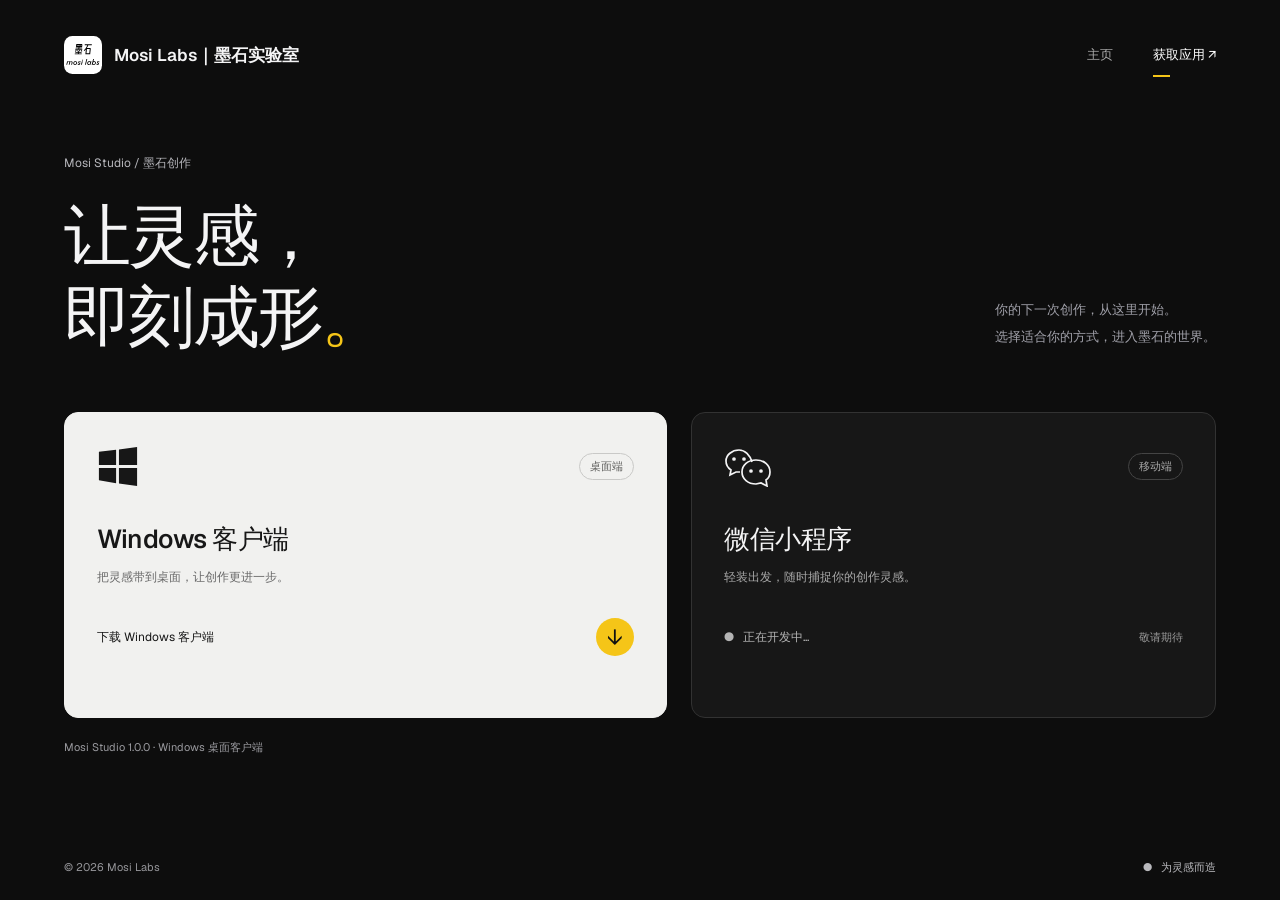
==== download.html @ 0bd3e55a "Add files via upload" ====
<!doctype html><html lang="zh-CN"><head><meta charset="utf-8"><meta name="viewport" content="width=device-width,initial-scale=1"><title>获取应用 · Mosi Labs</title><link rel="stylesheet" href="style.css"></head><body class="download"><header><a class="brand" href="index.html"><img src="assets/logo.svg" alt="墨石"><span>Mosi Labs｜墨石实验室</span></a><nav aria-label="主导航"><a href="index.html" >主页</a><a href="download.html" aria-current="page">获取应用 ↗</a></nav></header><main class="downloads"><section class="heading"><div><p class="eyebrow">Mosi Studio / 墨石创作</p><h1>让灵感，<br>即刻成形<span>。</span></h1></div><p class="intro">你的下一次创作，从这里开始。<br>选择适合你的方式，进入墨石的世界。</p></section><section class="platforms" aria-label="选择平台"><a class="platform windows" id="download" href="https://github.com/Bi-bowen/mosi-studio/releases/download/package/Mosi-Studio-1.0.0-r65-20261015-setup.exe" download><div class="platform-top"><svg width="42" height="42" viewBox="0 0 44 44" fill="currentColor" aria-hidden="true"><path d="M2 7l18-2v16H2zm21-2.4L42 2v19H23zM2 24h18v16L2 37zm21 0h19v19l-19-2.6z"/></svg><span class="tag">桌面端</span></div><h2>Windows 客户端</h2><p>把灵感带到桌面，让创作更进一步。</p><div class="bottom"><span>下载 Windows 客户端</span><b>↓</b></div></a><article class="platform wechat"><div class="platform-top"><svg width="48" height="42" viewBox="0 0 48 42" fill="none" stroke="currentColor" stroke-width="1.7" aria-hidden="true"><path d="M28 17C26 10 21 5 15 5 8 5 2 10 2 16c0 4 2 7 5 9l-1 5 6-3h4M46 27c0-7-6-12-14-12S18 20 18 27s6 12 14 12l5-1 6 3-1-6c3-2 4-5 4-8Z"/><circle cx="10" cy="14" r="1"/><circle cx="20" cy="14" r="1"/><circle cx="27" cy="26" r="1"/><circle cx="37" cy="26" r="1"/></svg><span class="tag">移动端</span></div><h2>微信小程序</h2><p>轻装出发，随时捕捉你的创作灵感。</p><div class="bottom"><span>● &nbsp; 正在开发中...</span><span class="soon">敬请期待</span></div></article></section><p id="download-status" role="status">Mosi Studio 1.0.0 · Windows 桌面客户端</p></main><script src="config.js"></script><script src="download.js"></script><footer><span>© 2026 Mosi Labs</span><span>● &nbsp; 为灵感而造</span></footer></body></html>
---- style.css ----
@font-face{font-family:Geist;src:url(assets/Geist.woff2);font-weight:100 900;font-display:swap}:root{color-scheme:dark;--yellow:#f5c518}*{box-sizing:border-box}body{margin:0;background:#0d0d0d;color:#f4f4f5;font-family:Geist,'Microsoft YaHei',sans-serif;min-height:100svh;display:flex;flex-direction:column}a{color:inherit;text-decoration:none}a:focus-visible{outline:2px solid var(--yellow);outline-offset:7px}header{height:110px;margin:0 5%;display:flex;align-items:center;justify-content:space-between;z-index:2}.brand{display:flex;align-items:center;gap:12px;font-size:19px;font-weight:600}.brand img{width:38px;height:38px;border-radius:9px}small{display:block}.brand small{font-size:10px;letter-spacing:2px;color:#a1a1aa;font-weight:400;margin-top:4px}nav{display:flex;gap:40px;font-size:13px}nav a{padding:13px 0;color:#aaa;position:relative}nav a[aria-current]{color:white}nav a[aria-current]:after{content:'';position:absolute;bottom:0;left:0;width:17px;height:2px;background:var(--yellow)}nav a:hover{color:var(--yellow)}footer{margin:0 5%;padding:25px 0;display:flex;justify-content:space-between;font-size:11px;color:#959599}footer span:last-child{color:#b9b9bd}.hero{position:relative;flex:1;min-height:660px;display:flex;align-items:center;justify-content:center;isolation:isolate;overflow:hidden}.stone{position:absolute;height:100%;width:54%;max-height:850px;object-fit:contain;z-index:-1;transform:rotate(-9deg);filter:drop-shadow(25px 30px 30px #0009)}.hero-title{text-align:center;width:86%;padding-bottom:35px}.hero h1{font-size:clamp(80px,14vw,230px);letter-spacing:.025em;font-weight:650;line-height:1.05;margin:0;padding-right:0}.rule{height:1px;background:white;margin:27px 0 24px}.hero-title p{font-size:clamp(22px,2.7vw,42px);letter-spacing:.65em;padding-left:.65em;margin:0}.caption{position:absolute;bottom:35px;left:5%;right:5%;display:flex;justify-content:space-between;align-items:flex-end}.caption p{font-size:12px;line-height:1.9;color:#c0c0c3;margin:0}.caption small{color:#96969c}.caption a{font-size:12px;display:flex;align-items:center;gap:28px}b{display:grid;place-items:center;border-radius:50%;width:38px;height:38px;font-size:22px;font-weight:400}.caption b{border:1px solid #555;color:var(--yellow)}.caption a:hover b{background:var(--yellow);color:#111}.downloads{width:90%;max-width:1350px;margin:45px auto 30px;flex:1}.heading{display:flex;justify-content:space-between;align-items:flex-end;margin-bottom:55px}.eyebrow{font-size:12px;color:#b6b6bb;margin:0 0 23px}.heading h1{font-size:clamp(42px,5.2vw,78px);font-weight:500;line-height:1.22;letter-spacing:-.04em;margin:0}.heading h1 span{color:var(--yellow)}.intro{font-size:13px;line-height:2.1;color:#a1a1aa;margin:0 0 7px}.platforms{display:grid;grid-template-columns:1.15fr 1fr;gap:24px}.platform{border:1px solid #323232;border-radius:14px;padding:32px;min-height:306px;display:flex;flex-direction:column}.windows{background:#f1f1ef;color:#171717;border-color:#f1f1ef;transition:background .2s}.windows:hover{background:white}.platform-top{display:flex;justify-content:space-between;align-items:center}.tag{font-size:11px;border:1px solid #c9c9c7;border-radius:20px;padding:5px 10px;color:#626260}.wechat{background:#171717}.wechat .tag{border-color:#444;color:#aaa}.platform h2{font-size:26px;font-weight:550;letter-spacing:-.5px;margin:35px 0 12px}.platform p{font-size:12px;color:#686868;margin:0}.wechat p{color:#aaa}.bottom{display:flex;justify-content:space-between;align-items:center;margin-top:32px;font-size:12px;min-height:38px}.bottom b{background:var(--yellow);color:#111}.wechat .bottom{color:#b4b4b4}.soon{font-size:11px;color:#999}#download-status{font-size:11px;color:#99999e;margin-top:22px;min-height:20px}@media(max-width:700px){header{height:88px;margin:0 6%}.brand{font-size:16px;gap:8px}.brand img{width:32px;height:32px}.brand small{font-size:9px}nav{gap:22px;font-size:12px}.hero{min-height:580px}.hero-title{width:88%;padding-bottom:55px}.hero h1{font-size:16vw}.rule{margin:22px 0}.hero-title p{font-size:23px;letter-spacing:.4em;padding-left:.4em}.stone{width:95%;height:90%;max-height:610px}.caption{left:6%;right:6%;bottom:24px}.caption p{font-size:10px}.caption a{font-size:11px;gap:10px}.caption b{width:30px;height:30px}footer{margin:0 6%;font-size:10px}.downloads{width:88%;margin-top:35px}.heading{display:block;margin-bottom:30px}.heading h1{font-size:46px}.intro{margin-top:22px;font-size:12px}.platforms{grid-template-columns:1fr;gap:18px}.platform{min-height:290px;padding:27px}.platform h2{font-size:24px}}@media(prefers-reduced-motion:reduce){*{transition:none!important}}
/* v2: 得意黑标题、白线墨石、一行品牌 */
@font-face{font-family:SmileySans;src:url(assets/SmileySans.woff2) format("woff2");font-weight:400;font-style:normal;font-display:swap}.hero-title h1,.hero-title p{font-family:SmileySans,sans-serif;font-weight:400}.hero-title h1{word-spacing:.12em}.stone{filter:none}.brand{font-size:17px;white-space:nowrap;letter-spacing:0}.brand img{border-radius:0}.hero-title p{letter-spacing:.4em;padding-left:.4em}@media(max-width:700px){header{flex-wrap:wrap;height:auto;min-height:110px;padding-top:20px;padding-bottom:12px;gap:14px}.brand{font-size:15px}nav{margin-left:auto}.hero-title h1{word-spacing:.06em}}
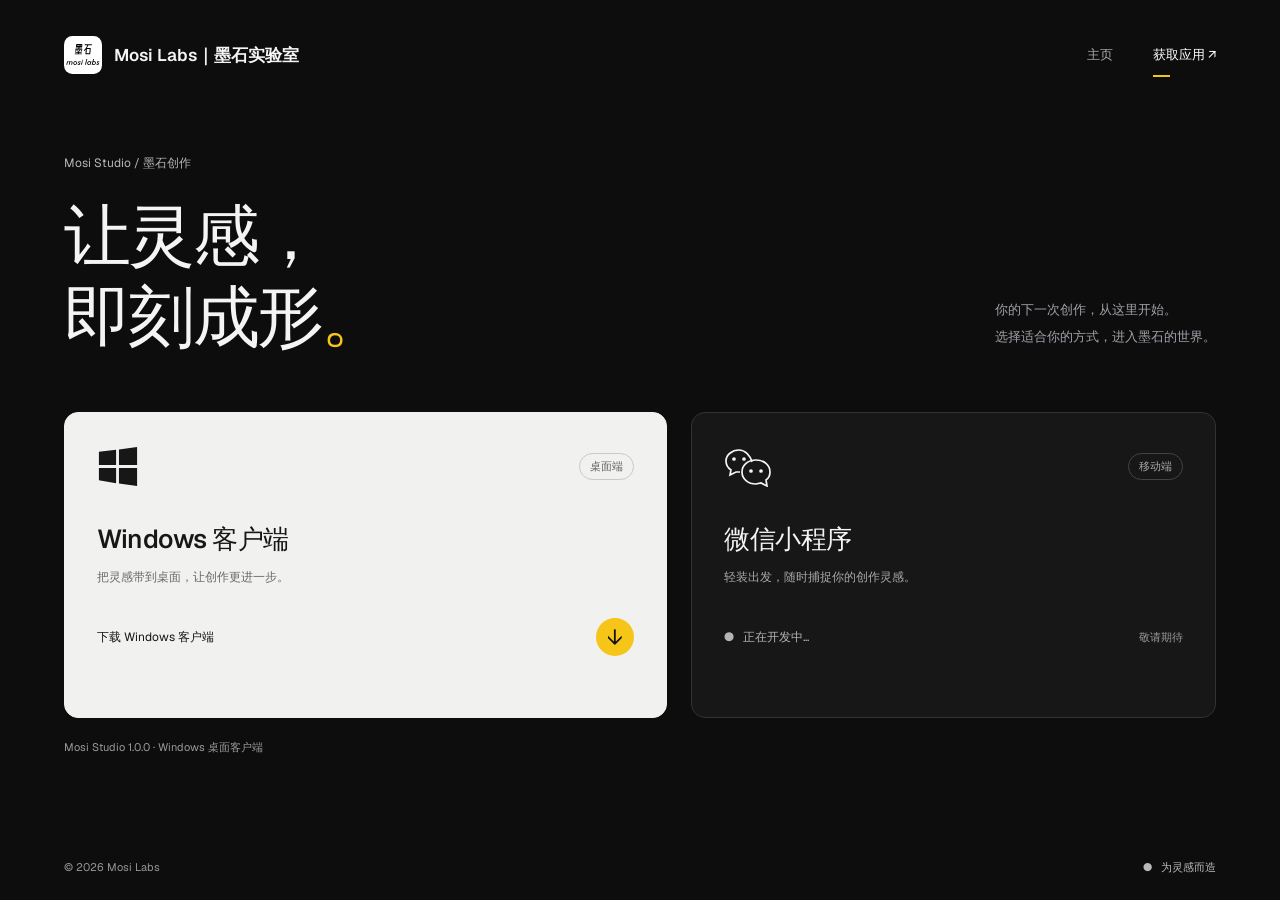
==== commit 037a2e15: "Add files via upload" ====
--- a/download.html
+++ b/download.html
@@ -1 +1 @@
-<!doctype html><html lang="zh-CN"><head><meta charset="utf-8"><meta name="viewport" content="width=device-width,initial-scale=1"><title>获取应用 · Mosi Labs</title><link rel="stylesheet" href="style.css"></head><body class="download"><header><a class="brand" href="index.html"><img src="assets/logo.svg" alt="墨石"><span>Mosi Labs｜墨石实验室</span></a><nav aria-label="主导航"><a href="index.html" >主页</a><a href="download.html" aria-current="page">获取应用 ↗</a></nav></header><main class="downloads"><section class="heading"><div><p class="eyebrow">Mosi Studio / 墨石创作</p><h1>让灵感，<br>即刻成形<span>。</span></h1></div><p class="intro">你的下一次创作，从这里开始。<br>选择适合你的方式，进入墨石的世界。</p></section><section class="platforms" aria-label="选择平台"><a class="platform windows" id="download" href="https://github.com/Bi-bowen/mosi-studio/releases/download/package/Mosi-Studio-1.0.0-r65-20261015-setup.exe" download><div class="platform-top"><svg width="42" height="42" viewBox="0 0 44 44" fill="currentColor" aria-hidden="true"><path d="M2 7l18-2v16H2zm21-2.4L42 2v19H23zM2 24h18v16L2 37zm21 0h19v19l-19-2.6z"/></svg><span class="tag">桌面端</span></div><h2>Windows 客户端</h2><p>把灵感带到桌面，让创作更进一步。</p><div class="bottom"><span>下载 Windows 客户端</span><b>↓</b></div></a><article class="platform wechat"><div class="platform-top"><svg width="48" height="42" viewBox="0 0 48 42" fill="none" stroke="currentColor" stroke-width="1.7" aria-hidden="true"><path d="M28 17C26 10 21 5 15 5 8 5 2 10 2 16c0 4 2 7 5 9l-1 5 6-3h4M46 27c0-7-6-12-14-12S18 20 18 27s6 12 14 12l5-1 6 3-1-6c3-2 4-5 4-8Z"/><circle cx="10" cy="14" r="1"/><circle cx="20" cy="14" r="1"/><circle cx="27" cy="26" r="1"/><circle cx="37" cy="26" r="1"/></svg><span class="tag">移动端</span></div><h2>微信小程序</h2><p>轻装出发，随时捕捉你的创作灵感。</p><div class="bottom"><span>● &nbsp; 正在开发中...</span><span class="soon">敬请期待</span></div></article></section><p id="download-status" role="status">Mosi Studio 1.0.0 · Windows 桌面客户端</p></main><script src="config.js"></script><script src="download.js"></script><footer><span>© 2026 Mosi Labs</span><span>● &nbsp; 为灵感而造</span></footer></body></html>+<!doctype html><html lang="zh-CN"><head><meta charset="utf-8"><meta name="viewport" content="width=device-width,initial-scale=1"><title>获取应用 · Mosi Labs</title><link rel="stylesheet" href="style.css"><link rel="stylesheet" href="motion.css"><script src="motion.js" defer></script></head><body class="download"><header><a class="brand" href="index.html"><img src="assets/logo.svg" alt="墨石"><span>Mosi Labs｜墨石实验室</span></a><nav aria-label="主导航"><a href="index.html" >主页</a><a href="download.html" aria-current="page">获取应用 ↗</a></nav></header><main class="downloads"><section class="heading"><div><p class="eyebrow">Mosi Studio / 墨石创作</p><h1>让灵感，<br>即刻成形<span>。</span></h1></div><p class="intro">你的下一次创作，从这里开始。<br>选择适合你的方式，进入墨石的世界。</p></section><section class="platforms" aria-label="选择平台"><a class="platform windows" id="download" href="https://github.com/Bi-bowen/mosi-studio/releases/download/package/Mosi-Studio-1.0.0-r65-20261015-setup.exe" download><div class="platform-top"><svg width="42" height="42" viewBox="0 0 44 44" fill="currentColor" aria-hidden="true"><path d="M2 7l18-2v16H2zm21-2.4L42 2v19H23zM2 24h18v16L2 37zm21 0h19v19l-19-2.6z"/></svg><span class="tag">桌面端</span></div><h2>Windows 客户端</h2><p>把灵感带到桌面，让创作更进一步。</p><div class="bottom"><span>下载 Windows 客户端</span><b>↓</b></div></a><article class="platform wechat"><div class="platform-top"><svg width="48" height="42" viewBox="0 0 48 42" fill="none" stroke="currentColor" stroke-width="1.7" aria-hidden="true"><path d="M28 17C26 10 21 5 15 5 8 5 2 10 2 16c0 4 2 7 5 9l-1 5 6-3h4M46 27c0-7-6-12-14-12S18 20 18 27s6 12 14 12l5-1 6 3-1-6c3-2 4-5 4-8Z"/><circle cx="10" cy="14" r="1"/><circle cx="20" cy="14" r="1"/><circle cx="27" cy="26" r="1"/><circle cx="37" cy="26" r="1"/></svg><span class="tag">移动端</span></div><h2>微信小程序</h2><p>轻装出发，随时捕捉你的创作灵感。</p><div class="bottom"><span>● &nbsp; 正在开发中...</span><span class="soon">敬请期待</span></div></article></section><p id="download-status" role="status">Mosi Studio 1.0.0 · Windows 桌面客户端</p></main><script src="config.js"></script><script src="download.js"></script><footer><span>© 2026 Mosi Labs</span><span>● &nbsp; 为灵感而造</span></footer></body></html>
--- a/motion.css
+++ b/motion.css
@@ -0,0 +1,20 @@
+
+/* Isolated motion proposal. Nothing in the release directory is changed. */
+.rock-canvas{position:absolute;inset:0;width:100%;height:100%;pointer-events:none;z-index:-1;opacity:0;transition:opacity .7s}
+.motion-ready:not(.compare-static) .rock-canvas{opacity:1}.motion-ready:not(.compare-static) .stone{visibility:hidden}
+.hero-title{perspective:1000px}.hero-title h1{animation:title-arrive 1.35s cubic-bezier(.16,1,.3,1) both;animation-delay:.12s}.hero-title .rule{transform-origin:center;animation:line-arrive 1.3s cubic-bezier(.16,1,.3,1) both;animation-delay:.4s}.hero-title>p{animation:sub-arrive 1.2s ease both;animation-delay:.5s}
+@keyframes title-arrive{from{opacity:0;transform:translateY(35px) rotateX(9deg);filter:blur(9px)}to{opacity:1;transform:none;filter:blur(0)}}@keyframes line-arrive{from{transform:scaleX(0);opacity:0}to{transform:scaleX(1);opacity:1}}@keyframes sub-arrive{from{opacity:0;transform:translateY(15px)}to{opacity:1;transform:none}}
+.caption b{transition:transform .35s,background .25s,color .25s,box-shadow .35s}.caption a:hover b{transform:rotate(45deg);box-shadow:0 0 28px #f5c51826}nav a:after{transition:width .25s}nav a[aria-current]:hover:after{width:100%}
+.platform{position:relative;overflow:hidden;transition:transform .35s,border-color .35s,box-shadow .35s,background .35s}.platform:before{content:'';position:absolute;inset:0;pointer-events:none;opacity:0;background:radial-gradient(300px circle at var(--mx,50%) var(--my,50%),#ffffff25,transparent 75%);transition:opacity .35s}.platform:hover:before{opacity:1}.windows:hover{transform:translateY(-6px);box-shadow:0 20px 60px #0005}.windows .bottom b{transition:transform .35s,box-shadow .35s}.windows:hover .bottom b{transform:translateY(3px);box-shadow:0 0 22px #f5c51850}.wechat:hover{border-color:#666}.heading{animation:sub-arrive .9s ease both}
+.demo-dock{position:fixed;bottom:15px;left:50%;transform:translateX(-50%);display:flex;align-items:center;gap:5px;background:#1b1b1bf2;border:1px solid #ffffff24;border-radius:99px;padding:6px 8px 6px 16px;z-index:10;box-shadow:0 8px 32px #0006;white-space:nowrap;font-family:Geist,'Microsoft YaHei',sans-serif}.demo-label{font-size:10px;color:#a9a9af;display:flex;gap:7px;align-items:center;margin-right:7px}.demo-label i{width:5px;height:5px;background:#f5c518;border-radius:50%}.demo-dock button{border:0;background:transparent;color:#ddd;font:inherit;font-size:11px;padding:9px 12px;border-radius:99px;cursor:pointer}.demo-dock button:hover,.demo-dock button[aria-pressed=true]{background:#ffffff14;color:white}.demo-dock button:focus-visible{outline:2px solid #f5c518;outline-offset:2px}.motion-paused *{animation-play-state:paused!important}.compare-static .hero-title *,.compare-static .heading{animation:none!important}.compare-static .platform:hover,.compare-static .bottom b,.compare-static .caption b{transform:none!important;box-shadow:none!important}.compare-static .platform:before{display:none}.compare-static .platform,.compare-static .caption b{transition:none}.compare-static .demo-label i{background:#888}footer{padding-bottom:78px}
+@media(max-width:700px){.demo-dock{bottom:12px}.hero{min-height:580px}footer{padding-bottom:85px}}
+@media(prefers-reduced-motion:reduce){.hero-title *,.heading{animation:none!important}.platform:hover,.caption b{transform:none!important}.rock-canvas{transition:none}.platform:before{display:none}}
+
+.motion-paused .platform:hover,.motion-paused .windows:hover .bottom b,.motion-paused .caption a:hover b{transform:none}.motion-paused .platform:before{display:none}
+
+.shape-picker{display:flex;justify-content:center;gap:10px;position:relative;z-index:3;margin:0 5% 12px}.shape-picker button{font:inherit;font-size:12px;color:#999;background:#141414;border:1px solid #333;border-radius:10px;padding:11px 22px;cursor:pointer}.shape-picker button[aria-pressed=true]{border-color:#ddd;color:#fff;background:#242424}.shape-picker small{font-size:10px;color:#999;margin-top:5px}.shape-picker button:focus-visible{outline:2px solid #f5c518;outline-offset:3px}@media(max-width:700px){.shape-picker{gap:7px;margin-top:8px}.shape-picker button{padding:9px 14px}.hero{min-height:540px}}
+
+.shape-picker{flex-wrap:wrap}@media(max-width:700px){.shape-picker{display:grid;grid-template-columns:repeat(2,minmax(0,1fr))}}
+
+/* Public site: no demo panel; retain a discreet animation pause control. */
+footer{position:relative;padding-bottom:25px}.motion-control{position:absolute;left:50%;transform:translateX(-50%);border:0;background:none;color:#a1a1aa;font:inherit;font-size:11px;cursor:pointer;padding:0 10px}.motion-control:hover{color:#fff}.motion-control:focus-visible{outline:2px solid #f5c518;outline-offset:5px}@media(max-width:700px){footer{padding-bottom:55px}.motion-control{bottom:20px}}
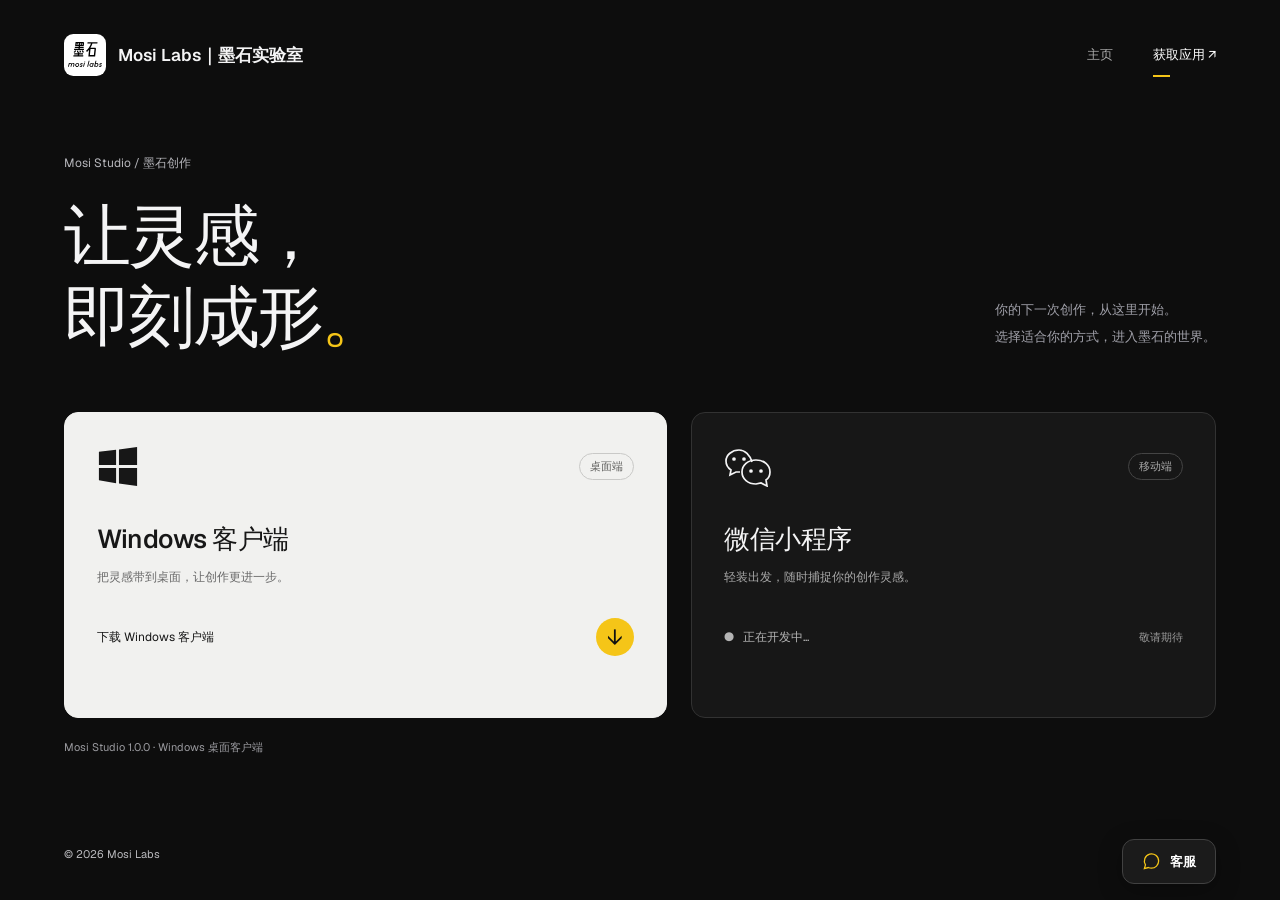
==== commit 0df790d4: "Add files via upload" ====
--- a/download.html
+++ b/download.html
@@ -1 +1 @@
-<!doctype html><html lang="zh-CN"><head><meta charset="utf-8"><meta name="viewport" content="width=device-width,initial-scale=1"><title>获取应用 · Mosi Labs</title><link rel="stylesheet" href="style.css"><link rel="stylesheet" href="motion.css"><script src="motion.js" defer></script></head><body class="download"><header><a class="brand" href="index.html"><img src="assets/logo.svg" alt="墨石"><span>Mosi Labs｜墨石实验室</span></a><nav aria-label="主导航"><a href="index.html" >主页</a><a href="download.html" aria-current="page">获取应用 ↗</a></nav></header><main class="downloads"><section class="heading"><div><p class="eyebrow">Mosi Studio / 墨石创作</p><h1>让灵感，<br>即刻成形<span>。</span></h1></div><p class="intro">你的下一次创作，从这里开始。<br>选择适合你的方式，进入墨石的世界。</p></section><section class="platforms" aria-label="选择平台"><a class="platform windows" id="download" href="https://github.com/Bi-bowen/mosi-studio/releases/download/package/Mosi-Studio-1.0.0-r65-20261015-setup.exe" download><div class="platform-top"><svg width="42" height="42" viewBox="0 0 44 44" fill="currentColor" aria-hidden="true"><path d="M2 7l18-2v16H2zm21-2.4L42 2v19H23zM2 24h18v16L2 37zm21 0h19v19l-19-2.6z"/></svg><span class="tag">桌面端</span></div><h2>Windows 客户端</h2><p>把灵感带到桌面，让创作更进一步。</p><div class="bottom"><span>下载 Windows 客户端</span><b>↓</b></div></a><article class="platform wechat"><div class="platform-top"><svg width="48" height="42" viewBox="0 0 48 42" fill="none" stroke="currentColor" stroke-width="1.7" aria-hidden="true"><path d="M28 17C26 10 21 5 15 5 8 5 2 10 2 16c0 4 2 7 5 9l-1 5 6-3h4M46 27c0-7-6-12-14-12S18 20 18 27s6 12 14 12l5-1 6 3-1-6c3-2 4-5 4-8Z"/><circle cx="10" cy="14" r="1"/><circle cx="20" cy="14" r="1"/><circle cx="27" cy="26" r="1"/><circle cx="37" cy="26" r="1"/></svg><span class="tag">移动端</span></div><h2>微信小程序</h2><p>轻装出发，随时捕捉你的创作灵感。</p><div class="bottom"><span>● &nbsp; 正在开发中...</span><span class="soon">敬请期待</span></div></article></section><p id="download-status" role="status">Mosi Studio 1.0.0 · Windows 桌面客户端</p></main><script src="config.js"></script><script src="download.js"></script><footer><span>© 2026 Mosi Labs</span><span>● &nbsp; 为灵感而造</span></footer></body></html>+<!doctype html><html lang="zh-CN"><head><meta charset="utf-8"><meta name="viewport" content="width=device-width,initial-scale=1"><title>获取应用 · Mosi Labs</title><link rel="stylesheet" href="style.css"><link rel="stylesheet" href="motion.css"><script src="motion.js" defer></script><link rel="icon" type="image/svg+xml" href="assets/logo.svg"><link rel="icon" type="image/png" sizes="32x32" href="assets/favicon-32.png"><link rel="apple-touch-icon" href="assets/apple-touch-icon.png"><link rel="stylesheet" href="service.css"><script src="service.js" defer></script></head><body class="download"><header><a class="brand" href="index.html"><img src="assets/logo.svg" alt="墨石"><span>Mosi Labs｜墨石实验室</span></a><nav aria-label="主导航"><a href="index.html" >主页</a><a href="download.html" aria-current="page">获取应用 ↗</a></nav></header><main class="downloads"><section class="heading"><div><p class="eyebrow">Mosi Studio / 墨石创作</p><h1>让灵感，<br>即刻成形<span>。</span></h1></div><p class="intro">你的下一次创作，从这里开始。<br>选择适合你的方式，进入墨石的世界。</p></section><section class="platforms" aria-label="选择平台"><a class="platform windows" id="download" href="https://github.com/Bi-bowen/mosi-studio/releases/download/package/Mosi-Studio-1.0.0-r65-20261015-setup.exe" download><div class="platform-top"><svg width="42" height="42" viewBox="0 0 44 44" fill="currentColor" aria-hidden="true"><path d="M2 7l18-2v16H2zm21-2.4L42 2v19H23zM2 24h18v16L2 37zm21 0h19v19l-19-2.6z"/></svg><span class="tag">桌面端</span></div><h2>Windows 客户端</h2><p>把灵感带到桌面，让创作更进一步。</p><div class="bottom"><span>下载 Windows 客户端</span><b>↓</b></div></a><article class="platform wechat"><div class="platform-top"><svg width="48" height="42" viewBox="0 0 48 42" fill="none" stroke="currentColor" stroke-width="1.7" aria-hidden="true"><path d="M28 17C26 10 21 5 15 5 8 5 2 10 2 16c0 4 2 7 5 9l-1 5 6-3h4M46 27c0-7-6-12-14-12S18 20 18 27s6 12 14 12l5-1 6 3-1-6c3-2 4-5 4-8Z"/><circle cx="10" cy="14" r="1"/><circle cx="20" cy="14" r="1"/><circle cx="27" cy="26" r="1"/><circle cx="37" cy="26" r="1"/></svg><span class="tag">移动端</span></div><h2>微信小程序</h2><p>轻装出发，随时捕捉你的创作灵感。</p><div class="bottom"><span>● &nbsp; 正在开发中...</span><span class="soon">敬请期待</span></div></article></section><p id="download-status" role="status">Mosi Studio 1.0.0 · Windows 桌面客户端</p></main><script src="config.js"></script><script src="download.js"></script><footer><span>© 2026 Mosi Labs</span></footer><div class="service-widget"><section id="service-panel" class="service-panel" role="dialog" aria-labelledby="service-title" hidden><div class="service-heading"><h2 id="service-title">企业微信客服</h2><button class="service-close" aria-label="关闭客服">×</button></div><div class="service-card"><div class="qr-paper"><img src="assets/service-qr.png" alt="企业微信客服二维码，扫码联系企业微信客服" width="220" height="220"></div><h3>扫码添加企业微信客服</h3><p>有关软件的任何问题，您都可以咨询我们。</p></div></section><button class="service-trigger" aria-expanded="false" aria-controls="service-panel"><svg width="19" height="19" viewBox="0 0 24 24" fill="none" stroke="currentColor" stroke-width="1.6" aria-hidden="true"><path d="M21 11.5a9 9 0 0 1-9 9 10 10 0 0 1-4-.9L3 21l1.4-4.8A9 9 0 1 1 21 11.5Z"/></svg>客服</button></div></body></html>
--- a/service.css
+++ b/service.css
@@ -0,0 +1,3 @@
+.service-widget{position:fixed;right:5%;bottom:16px;z-index:20;font-family:Geist,'Microsoft YaHei',sans-serif}.service-trigger{display:flex;align-items:center;gap:9px;border:1px solid #414141;border-radius:30px;background:#181818;color:#fff;font:600 13px Geist,'Microsoft YaHei',sans-serif;padding:12px 19px;cursor:pointer;box-shadow:0 6px 24px #0004}.service-trigger:hover{background:#292929;border-color:#888}.service-panel{position:absolute;right:0;bottom:60px;width:300px;padding:24px;background:#fff;color:#171717;border:1px solid #e3e3e3;border-radius:28px;box-shadow:0 16px 60px #0004;transform-origin:bottom right;animation:service-in .25s ease both;max-height:calc(100dvh - 100px);overflow:auto}.service-panel[hidden]{display:none}.service-heading{display:flex;align-items:center;justify-content:space-between;margin-bottom:20px}.service-heading h2{font-size:17px;margin:0;font-weight:700}.service-close{border:0;background:none;color:#555;font-size:25px;line-height:1;width:30px;height:30px;cursor:pointer;border-radius:50%}.service-close:hover{background:#eee}.service-card{border:1px solid #eaeaea;border-radius:21px;padding:18px 16px 16px;text-align:center;background:linear-gradient(#fff,#fafafa)}.qr-paper{background:#fff;border:1px solid #ececec;border-radius:16px;padding:12px;box-shadow:0 9px 25px #00000006}.qr-paper img{display:block;width:100%;height:auto;object-fit:contain}.service-card h3{font-size:14px;margin:18px 0 8px}.service-card p{font-size:10px;line-height:1.8;color:#888;margin:0}.service-widget button:focus-visible{outline:2px solid #c59d00;outline-offset:4px}footer{min-height:78px;padding-right:110px}.brand img{width:42px;height:42px}.rock-canvas{transition:none}@keyframes service-in{from{opacity:0;transform:translateY(10px) scale(.97)}to{opacity:1;transform:none}}@media(max-width:700px){.service-widget{right:6%;bottom:14px}.service-panel{width:min(300px,88vw)}.brand img{width:36px;height:36px}}@media(prefers-reduced-motion:reduce){.service-panel{animation:none}}
+/* Mosi: charcoal surfaces, white typography and restrained brand yellow. */
+.service-panel{width:320px;padding:24px;background:#171717;color:#f4f4f5;border:1px solid #3a3a3a;border-radius:16px;box-shadow:0 18px 55px #0008}.service-heading{margin-bottom:22px;gap:12px}.service-heading h2{font-size:16px;font-weight:600;display:flex;align-items:center;gap:10px}.service-heading h2:before{content:'';width:3px;height:16px;background:#f5c518;border-radius:2px}.service-close{color:#999;font-size:23px;border:1px solid #383838;border-radius:8px}.service-close:hover{background:#292929;color:#fff}.service-card{padding:0;border:0;background:none;border-radius:0}.qr-paper{padding:14px;background:#fff;border-radius:10px;border:0;box-shadow:none;width:228px;max-width:100%;margin:auto}.service-card h3{font-size:15px;font-weight:500;margin:21px 0 10px;color:#f4f4f5}.service-card p{font-size:12px;line-height:1.9;color:#a9a9ad;max-width:240px;margin:auto}.service-trigger{border-radius:12px;background:#1b1b1b}.service-trigger svg{color:#f5c518}.service-trigger:hover,.service-trigger[aria-expanded=true]{border-color:#a58b29;background:#24221b}.wechat:before{background:radial-gradient(260px circle at var(--mx,50%) var(--my,50%),#ffffff24,transparent 75%)}.wechat>*{position:relative}@media(max-width:700px){.service-panel{width:min(320px,88vw)}}
